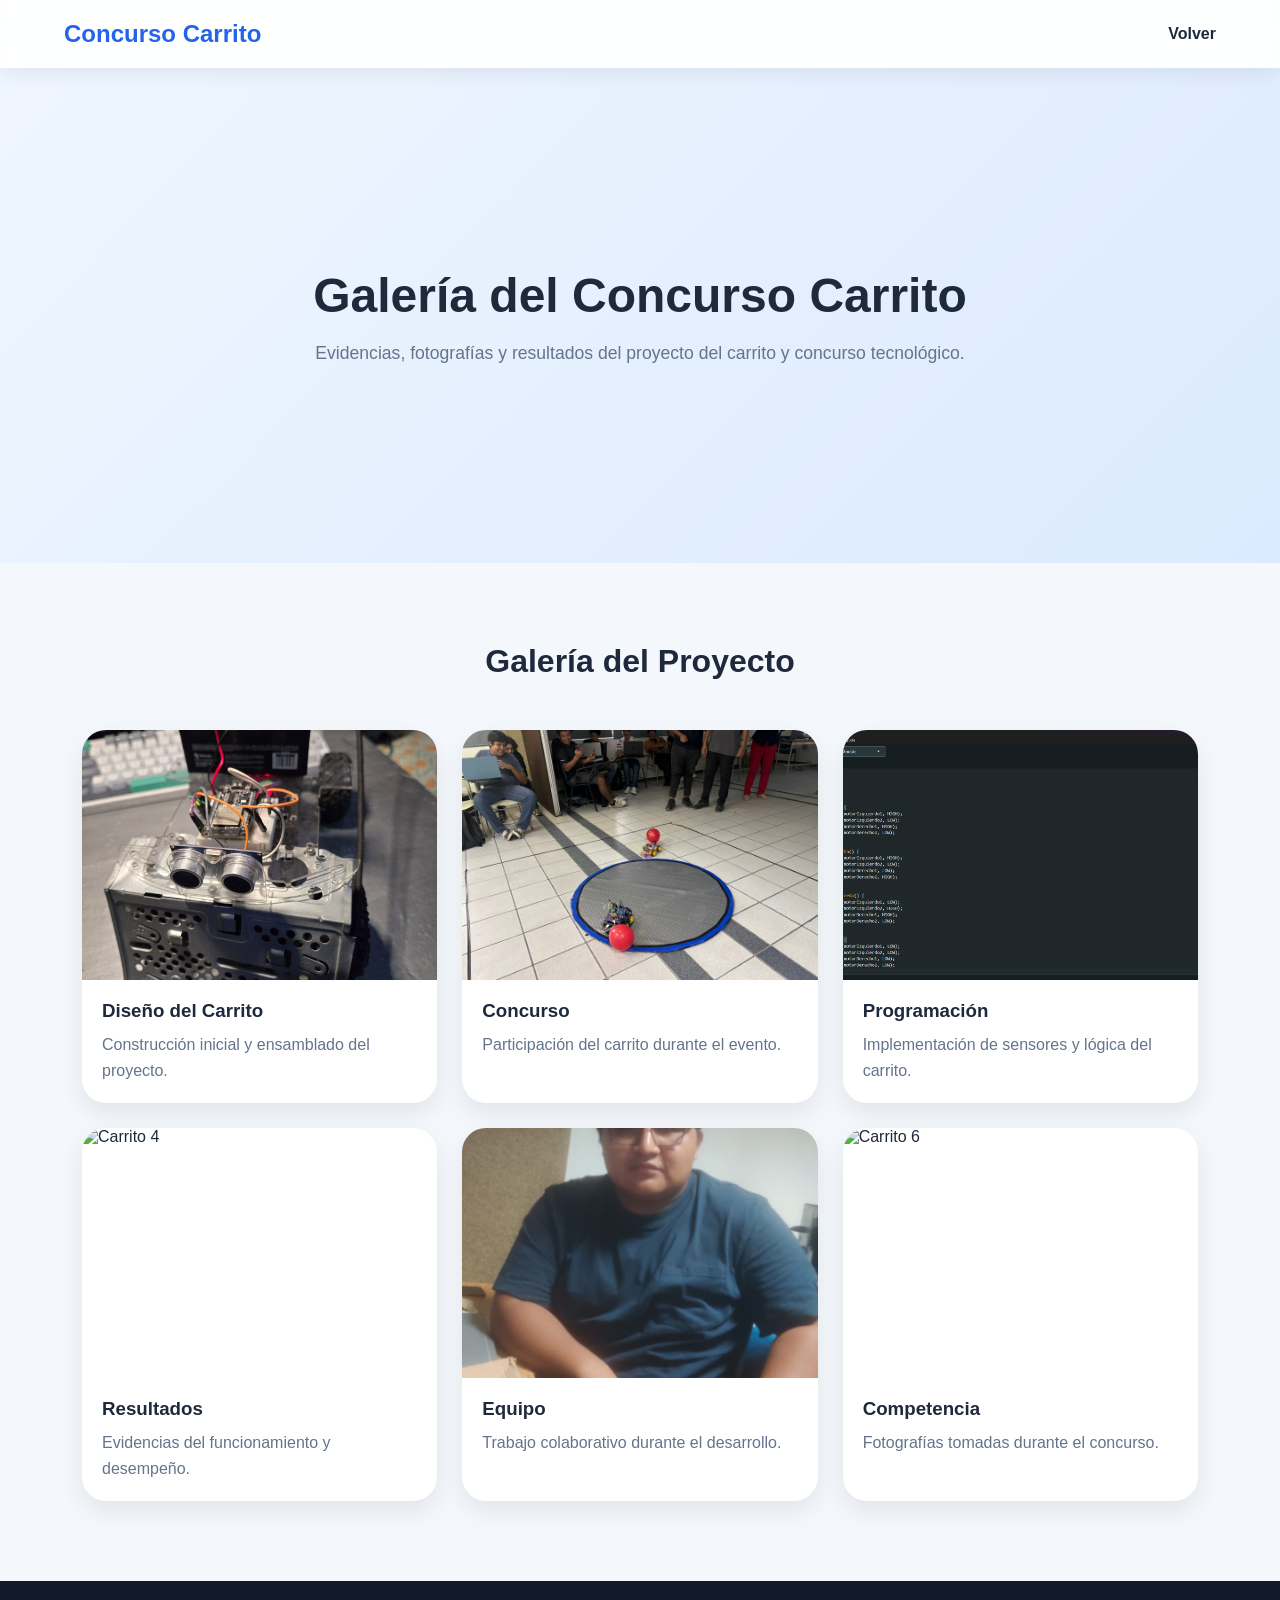
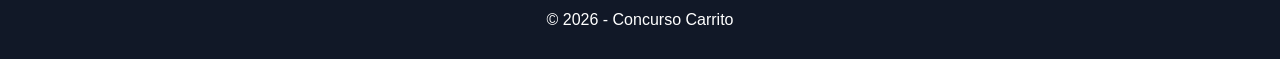
==== concurso_carrito/index.html @ f9b5d5aa "2da actualizacion se agrego la galeria del concurso" ====
<!DOCTYPE html>
<html lang="es">
<head>
<meta charset="UTF-8">
<meta name="viewport" content="width=device-width, initial-scale=1.0">
<title>Galería Concurso Carrito</title>

<style>
    *{
        margin:0;
        padding:0;
        box-sizing:border-box;
    }

    html{
        scroll-behavior:smooth;
    }

    body{
        font-family: Arial, sans-serif;
        background: #f4f7fb;
        color:#1e293b;
    }

    /* HEADER */
    header{
        background: rgba(255,255,255,.9);
        backdrop-filter: blur(10px);
        box-shadow: 0 4px 20px rgba(0,0,0,.08);
        position: sticky;
        top:0;
        z-index:1000;
    }

    .navbar{
        width:90%;
        max-width:1200px;
        margin:auto;
        display:flex;
        justify-content:space-between;
        align-items:center;
        padding:20px 0;
    }

    .navbar h1{
        font-size:1.5rem;
        color:#2563eb;
    }

    .navbar a{
        text-decoration:none;
        color:#1e293b;
        font-weight:bold;
    }

    /* HERO */
    .hero{
        min-height:55vh;
        display:flex;
        justify-content:center;
        align-items:center;
        text-align:center;
        padding:40px 20px;
        background:
        linear-gradient(135deg,#eff6ff,#dbeafe);
    }

    .hero-content h2{
        font-size:3rem;
        margin-bottom:20px;
    }

    .hero-content p{
        color:#64748b;
        max-width:700px;
        margin:auto;
        font-size:1.1rem;
    }

    /* GALERIA */
    section{
        padding:80px 20px;
    }

    .container{
        width:90%;
        max-width:1200px;
        margin:auto;
    }

    .title{
        text-align:center;
        font-size:2rem;
        margin-bottom:50px;
    }

    .gallery{
        display:grid;
        grid-template-columns:
        repeat(auto-fit,minmax(280px,1fr));
        gap:25px;
    }

    .card{
        background:white;
        border-radius:24px;
        overflow:hidden;
        box-shadow:
        0 10px 25px rgba(0,0,0,.08);
        transition:.3s;
        cursor:pointer;
    }

    .card:hover{
        transform:translateY(-10px);
    }

    .card img{
        width:100%;
        height:250px;
        object-fit:cover;
        display:block;
    }

    .card-content{
        padding:20px;
    }

    .card-content h3{
        margin-bottom:10px;
    }

    .card-content p{
        color:#64748b;
        line-height:1.6;
    }

    /* MODAL */
    .modal{
        position:fixed;
        inset:0;
        background:rgba(0,0,0,.85);
        display:none;
        justify-content:center;
        align-items:center;
        z-index:9999;
        padding:20px;
    }

    .modal img{
        max-width:90%;
        max-height:90vh;
        border-radius:20px;
    }

    .modal.active{
        display:flex;
    }

    .close{
        position:absolute;
        top:30px;
        right:30px;
        color:white;
        font-size:40px;
        cursor:pointer;
    }

    footer{
        background:#111827;
        color:white;
        text-align:center;
        padding:30px;
    }

    /* ANIMACION */
    .hidden{
        opacity:0;
        transform:translateY(50px);
        transition:.8s ease;
    }

    .show{
        opacity:1;
        transform:translateY(0);
    }

    @media(max-width:768px){

        .hero-content h2{
            font-size:2rem;
        }

        .card img{
            height:220px;
        }
    }

</style>
</head>
<body>

<header>
    <nav class="navbar">
        <h1>Concurso Carrito</h1>
        <a href="#">Volver</a>
    </nav>
</header>

<section class="hero">
    <div class="hero-content">
        <h2>Galería del Concurso Carrito</h2>

        <p>
            Evidencias, fotografías y resultados del proyecto del carrito
            y concurso tecnológico.
        </p>
    </div>
</section>

<section>
    <div class="container">

        <h2 class="title">
            Galería del Proyecto
        </h2>

        <div class="gallery">

            <!-- CARD 1 -->
            <div class="card hidden">
                <img src="/layouts/img/carrito1.png" alt="Carrito 1">

                <div class="card-content">
                    <h3>Diseño del Carrito</h3>
                    <p>
                        Construcción inicial y ensamblado del proyecto.
                    </p>
                </div>
            </div>

            <!-- CARD 2 -->
            <div class="card hidden">
                <img src="/layouts/img/carrito2.png" alt="Carrito 2">

                <div class="card-content">
                    <h3>Concurso</h3>
                    <p>
                        Participación del carrito durante el evento.
                    </p>
                </div>
            </div>

            <!-- CARD 3 -->
            <div class="card hidden">
                <img src="/layouts/img/carrito3.png" alt="Carrito 3">

                <div class="card-content">
                    <h3>Programación</h3>
                    <p>
                        Implementación de sensores y lógica del carrito.
                    </p>
                </div>
            </div>

            <!-- CARD 4 -->
            <div class="card hidden">
                <img src="layouts/img/carrito4.png" alt="Carrito 4">

                <div class="card-content">
                    <h3>Resultados</h3>
                    <p>
                        Evidencias del funcionamiento y desempeño.
                    </p>
                </div>
            </div>

            <!-- CARD 5 -->
            <div class="card hidden">
                <img src="/layouts/img/carrito4.png" alt="Carrito 5">

                <div class="card-content">
                    <h3>Equipo</h3>
                    <p>
                        Trabajo colaborativo durante el desarrollo.
                    </p>
                </div>
            </div>

            <!-- CARD 6 -->
            <div class="card hidden">
                <img src="layouts/img/carrito6.jpg" alt="Carrito 6">

                <div class="card-content">
                    <h3>Competencia</h3>
                    <p>
                        Fotografías tomadas durante el concurso.
                    </p>
                </div>
            </div>

        </div>
    </div>
</section>

<footer>
    <p>© 2026 - Concurso Carrito</p>
</footer>

<!-- MODAL -->
<div class="modal" id="modal">
    <span class="close">&times;</span>
    <img id="modalImg">
</div>

<script>

/* =========================
   MODAL IMAGEN
========================= */

const modal = document.getElementById("modal");
const modalImg = document.getElementById("modalImg");

document.querySelectorAll(".card img")
.forEach(img => {

    img.addEventListener("click", () => {

        modal.classList.add("active");
        modalImg.src = img.src;

    });

});

document.querySelector(".close")
.addEventListener("click", () => {
    modal.classList.remove("active");
});

modal.addEventListener("click", (e) => {

    if(e.target === modal){
        modal.classList.remove("active");
    }

});

/* =========================
   ANIMACIONES SCROLL
========================= */

const observer = new IntersectionObserver(entries => {

    entries.forEach(entry => {

        if(entry.isIntersecting){
            entry.target.classList.add("show");
        }

    });

},{
    threshold:0.2
});

document.querySelectorAll(".hidden")
.forEach(el => observer.observe(el));

</script>

</body>
</html>
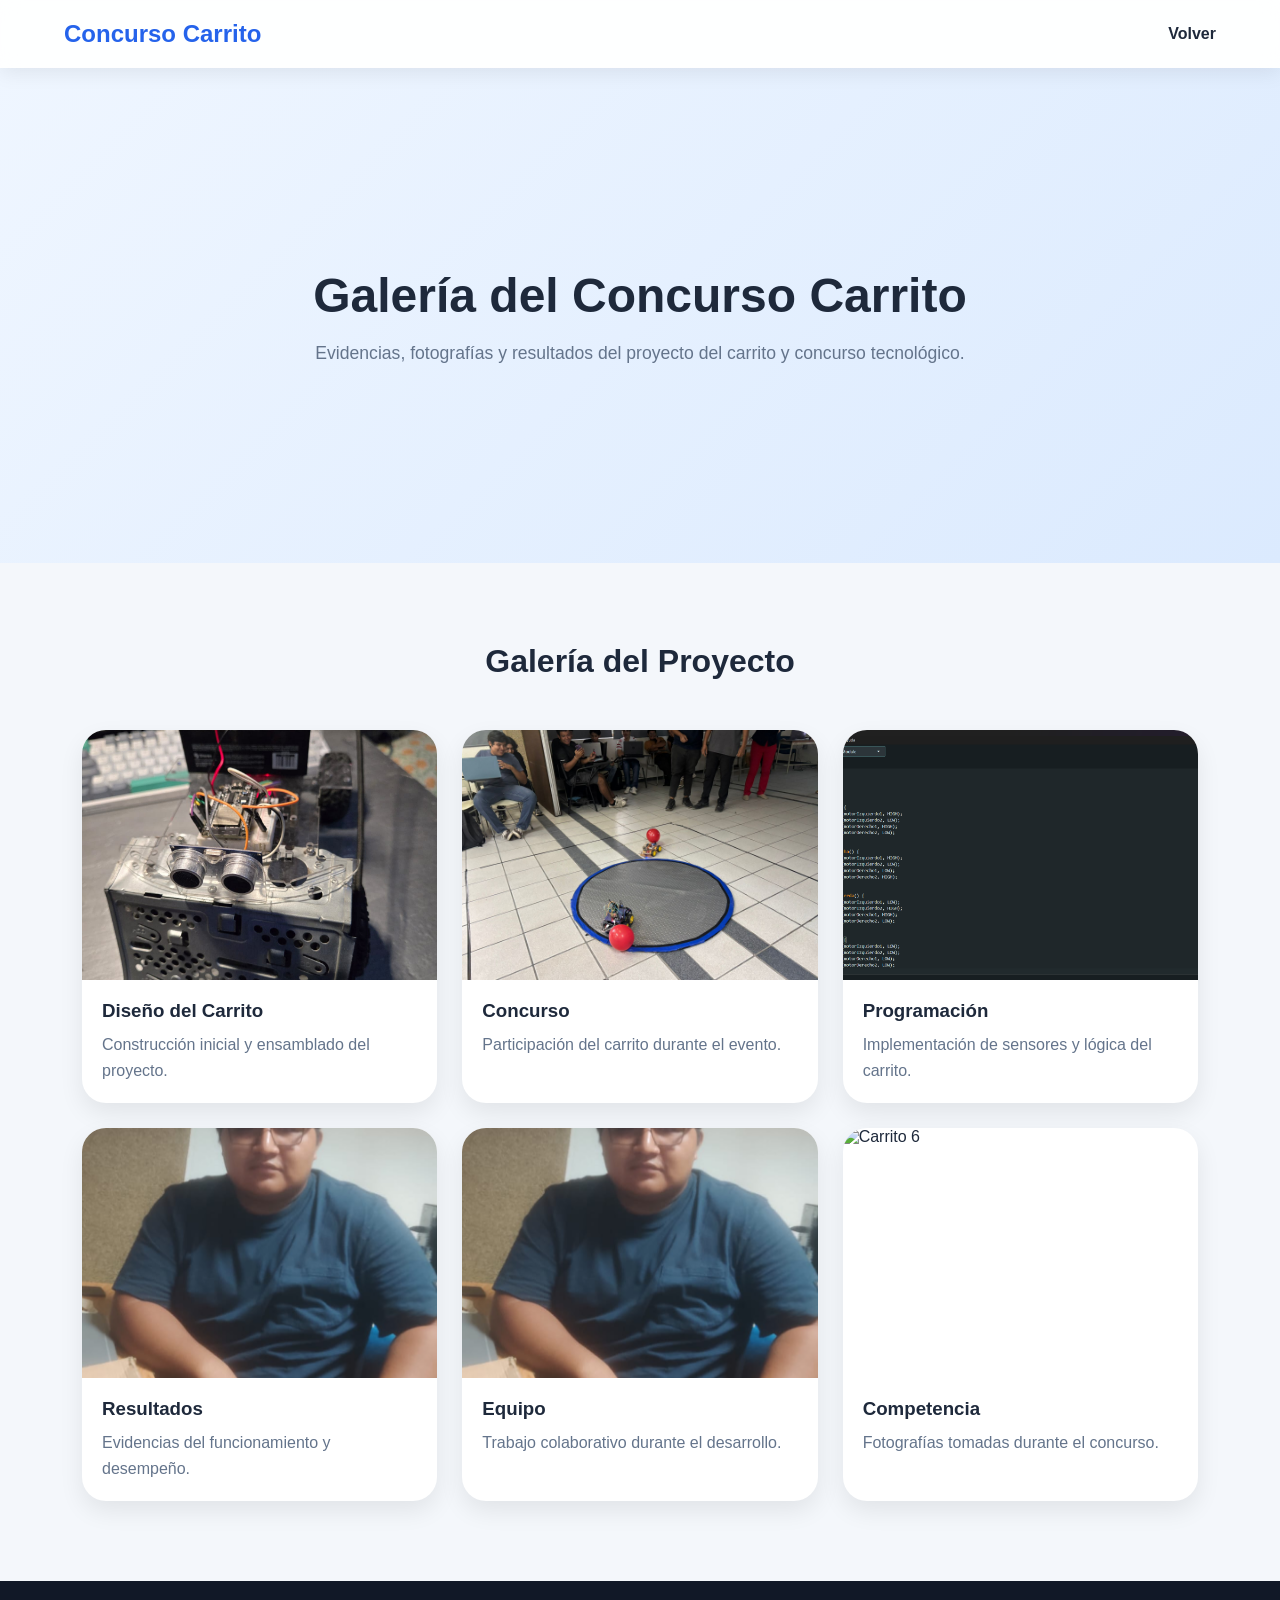
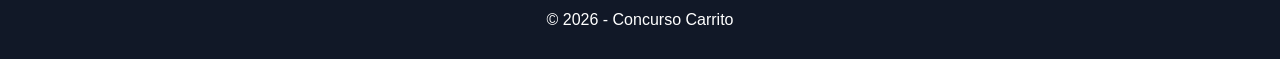
==== commit 4211610b: "Update index.html" ====
--- a/concurso_carrito/index.html
+++ b/concurso_carrito/index.html
@@ -229,7 +229,7 @@
 
             <!-- CARD 1 -->
             <div class="card hidden">
-                <img src="/layouts/img/carrito1.png" alt="Carrito 1">
+                <img src="../layouts/img/carrito1.png" alt="Carrito 1">
 
                 <div class="card-content">
                     <h3>Diseño del Carrito</h3>
@@ -241,7 +241,7 @@
 
             <!-- CARD 2 -->
             <div class="card hidden">
-                <img src="/layouts/img/carrito2.png" alt="Carrito 2">
+                <img src="../layouts/img/carrito2.png" alt="Carrito 2">
 
                 <div class="card-content">
                     <h3>Concurso</h3>
@@ -253,7 +253,7 @@
 
             <!-- CARD 3 -->
             <div class="card hidden">
-                <img src="/layouts/img/carrito3.png" alt="Carrito 3">
+                <img src="../layouts/img/carrito3.png" alt="Carrito 3">
 
                 <div class="card-content">
                     <h3>Programación</h3>
@@ -265,7 +265,7 @@
 
             <!-- CARD 4 -->
             <div class="card hidden">
-                <img src="layouts/img/carrito4.png" alt="Carrito 4">
+                <img src="../layouts/img/carrito4.png" alt="Carrito 4">
 
                 <div class="card-content">
                     <h3>Resultados</h3>
@@ -277,7 +277,7 @@
 
             <!-- CARD 5 -->
             <div class="card hidden">
-                <img src="/layouts/img/carrito4.png" alt="Carrito 5">
+                <img src="../layouts/img/carrito4.png" alt="Carrito 5">
 
                 <div class="card-content">
                     <h3>Equipo</h3>
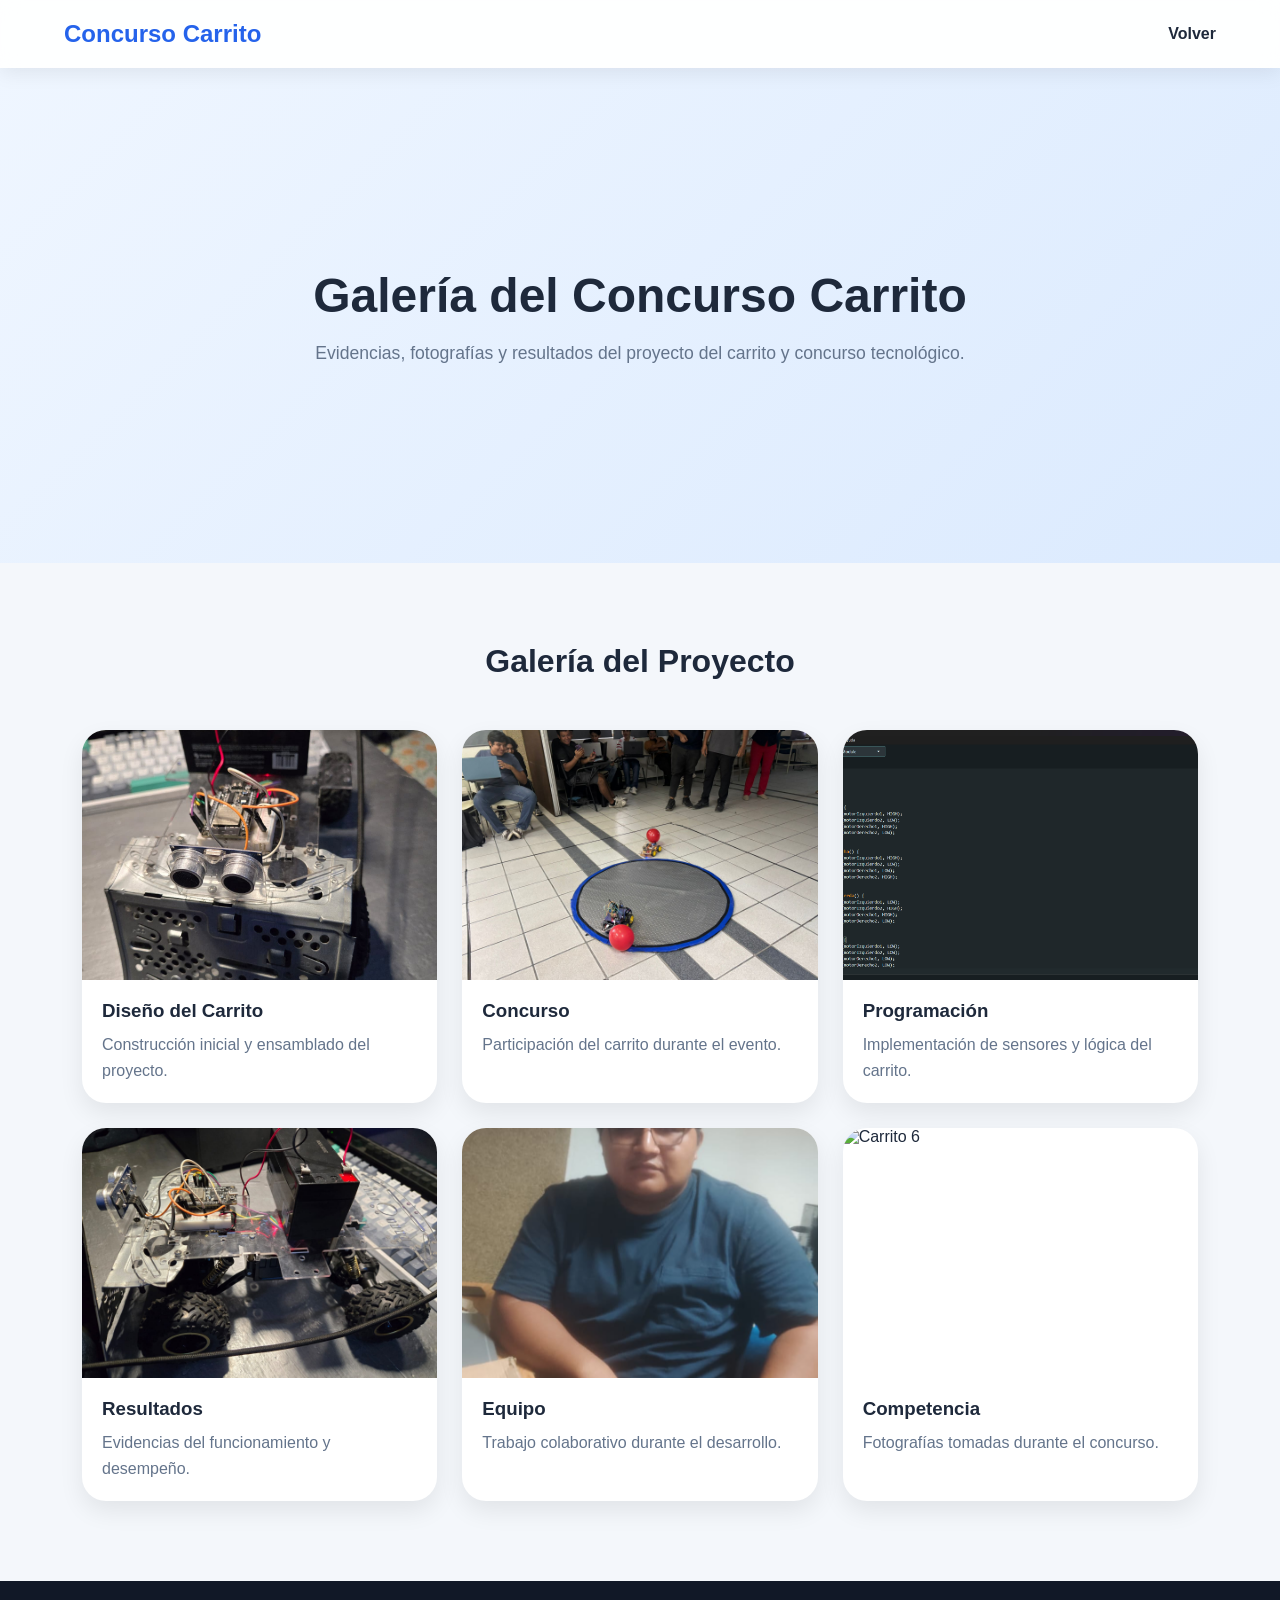
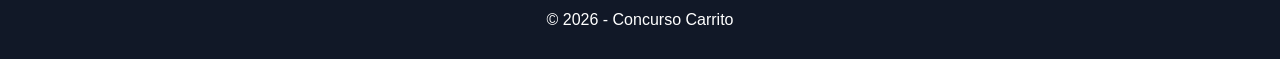
==== commit ee61bcc2: "nuevaimagen" ====
--- a/concurso_carrito/index.html
+++ b/concurso_carrito/index.html
@@ -265,7 +265,7 @@
 
             <!-- CARD 4 -->
             <div class="card hidden">
-                <img src="../layouts/img/carrito4.png" alt="Carrito 4">
+                <img src="../layouts/img/carrito5.png" alt="Carrito 4">
 
                 <div class="card-content">
                     <h3>Resultados</h3>
